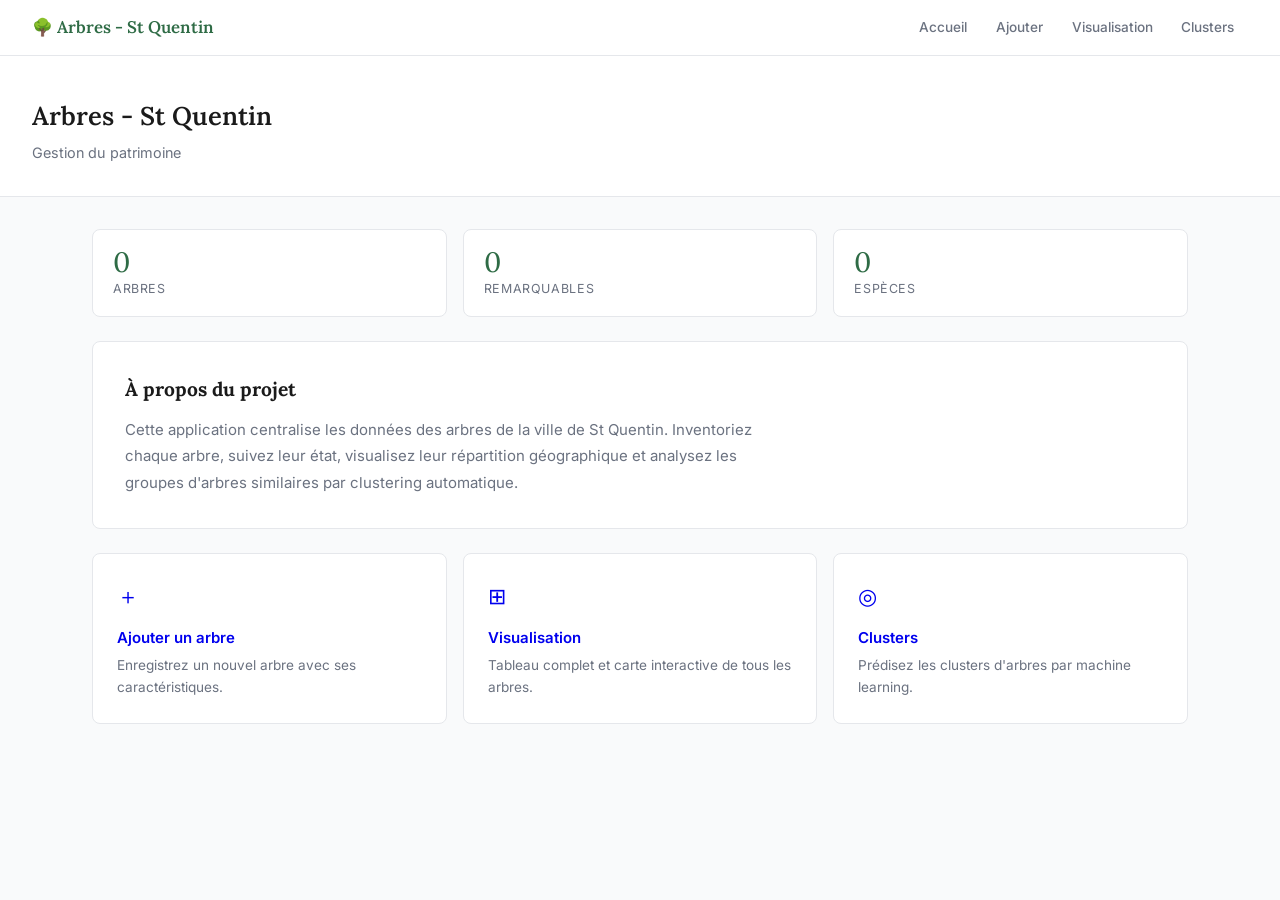
==== page_web/index.html @ 67322697 "PHP to JS" ====
<!DOCTYPE html>
<html lang="fr">
<head>
  <meta charset="UTF-8">
  <meta name="viewport" content="width=device-width, initial-scale=1.0">
  <title>Arbres - St Quentin</title>
  <link rel="stylesheet" href="assets/style.css">
  <script src="assets/js/api.js"></script>
  <script src="assets/js/index.js"></script>
</head>
<body>

<nav class="nav">
  <a href="index.html" class="nav-brand">
    <span class="leaf">🌳</span>
    <span>Arbres - St Quentin</span>
  </a>
  <ul class="nav-links">
    <li><a href="index.html" class="Accueil">Accueil</a></li>
    <li><a href="ajouter.html" class="Ajouter">Ajouter</a></li>
    <li><a href="visualisation.html" class="Visualisation">Visualisation</a></li>
    <li><a href="clusters.html" class="Clusters">Clusters</a></li>
  </ul>
</nav>

<div class="page-header">
  <h1>Arbres - St Quentin</h1>
  <p>Gestion du patrimoine</p> 
</div>

<div class="container">

  <!-- Stats -->
  <div class="stats-row">
    <div class="stat">
      <div class="val" id="arbres-count">0</div>
      <div class="lbl">Arbres</div>
    </div>
    <div class="stat">
      <div class="val" id="remarquables-count">0</div>
      <div class="lbl">Remarquables</div>
    </div>
    <div class="stat">
      <div class="val" id="especes-count">0</div>
      <div class="lbl">Espèces</div>
    </div>
  </div>

  <!-- Description -->
  <div class="card home-about-card">
    <h2 class="home-about-title">À propos du projet</h2>
    <p class="home-about-text">
      Cette application centralise les données des arbres de la ville de St Quentin.
      Inventoriez chaque arbre, suivez leur état, visualisez leur répartition géographique et analysez 
      les groupes d'arbres similaires par clustering automatique.
    </p>
  </div>

  <!-- Navigation cards -->
  <div class="home-nav-grid">

    <a href="ajouter.html" class="card home-nav-card">
      <div class="home-nav-icon">＋</div>
      <div class="home-nav-title">Ajouter un arbre</div>
      <div class="home-nav-desc">Enregistrez un nouvel arbre avec ses caractéristiques.</div>
    </a>

    <a href="visualisation.html" class="card home-nav-card">
      <div class="home-nav-icon">⊞</div>
      <div class="home-nav-title">Visualisation</div>
      <div class="home-nav-desc">Tableau complet et carte interactive de tous les arbres.</div>
    </a>

    <a href="clusters.html" class="card home-nav-card">
      <div class="home-nav-icon">◎</div>
      <div class="home-nav-title">Clusters</div>
      <div class="home-nav-desc">Prédisez les clusters d'arbres par machine learning.</div>
    </a>

  </div>

</div>


</body>
</html>
---- page_web/assets/style.css ----
@import url('https://fonts.googleapis.com/css2?family=Inter:wght@300;400;500;600&family=Lora:ital,wght@0,400;0,600;1,400&display=swap');

:root {
  --green:   #2e6b45;
  --green-lt:#e8f2ec;
  --text:    #1a1a1a;
  --muted:   #6b7280;
  --border:  #e5e7eb;
  --bg:      #f9fafb;
  --white:   #ffffff;
  --radius:  8px;
}

*, *::before, *::after {
  box-sizing: border-box;
  margin: 0;
  padding: 0;
}

html {
  scroll-behavior: smooth;
}

body {
  font-family: 'Inter', sans-serif;
  font-size: 15px;
  line-height: 1.6;
  color: var(--text);
  background: var(--bg);
}

/* ── NAV ── */
.nav {
  height: 56px;
  background: var(--white);
  border-bottom: 1px solid var(--border);
  display: flex;
  align-items: center;
  justify-content: space-between;
  padding: 0 2rem;
  position: sticky;
  top: 0;
  z-index: 100;
}

.nav-brand {
  font-family: 'Lora', serif;
  font-size: 1.05rem;
  color: var(--green);
  text-decoration: none;
  font-weight: 600;
}

.nav-links {
  display: flex;
  list-style: none;
  gap: .1rem;
}

.nav-links a {
  display: block;
  padding: .4rem .85rem;
  border-radius: 6px;
  font-size: .85rem;
  font-weight: 500;
  color: var(--muted);
  text-decoration: none;
  transition: background .15s, color .15s;
}

.nav-links a:hover {
  background: var(--bg);
  color: var(--text);
}

.nav-links a.active {
  background: var(--green-lt);
  color: var(--green);
}

/* ── PAGE HEADER ── */
.page-header {
  padding: 2.5rem 2rem 2rem;
  border-bottom: 1px solid var(--border);
  background: var(--white);
}

.page-header h1 {
  font-family: 'Lora', serif;
  font-size: 1.6rem;
  font-weight: 600;
  color: var(--text);
  margin-bottom: .25rem;
}

.page-header p {
  color: var(--muted);
  font-size: .9rem;
}

/* ── CONTAINER ── */
.container {
  max-width: 1160px;
  margin: 0 auto;
  padding: 2rem;
}

/* ── BUTTONS ── */
.btn {
  display: inline-flex;
  align-items: center;
  gap: .4rem;
  padding: .55rem 1.2rem;
  border-radius: var(--radius);
  font-family: 'Inter', sans-serif;
  font-size: .875rem;
  font-weight: 500;
  cursor: pointer;
  border: 1px solid transparent;
  text-decoration: none;
  transition: all .15s;
  white-space: nowrap;
}

.btn-primary {
  background: var(--green);
  color: #fff;
  border-color: var(--green);
}

.btn-primary:hover {
  background: #255939;
}

.btn-ghost {
  background: transparent;
  color: var(--muted);
  border-color: var(--border);
}

.btn-ghost:hover {
  background: var(--bg);
  color: var(--text);
}

.btn-sm {
  padding: .4rem .9rem;
  font-size: .8rem;
}

.btn-lg {
  padding: .75rem 1.6rem;
  font-size: .95rem;
}

.btn-xs {
  padding: .3rem .6rem;
  font-size: .75rem;
}

.btn-danger {
  background: #d32f2f;
  color: #fff;
  border-color: #d32f2f;
}

.btn-danger:hover {
  background: #c62828;
}

/* ── CARD ── */
.card {
  background: var(--white);
  border: 1px solid var(--border);
  border-radius: var(--radius);
}

/* ── STATS ── */
.stats-row {
  display: grid;
  grid-template-columns: repeat(auto-fit, minmax(140px, 1fr));
  gap: 1rem;
  margin-bottom: 1.5rem;
}

.stat {
  background: var(--white);
  border: 1px solid var(--border);
  border-radius: var(--radius);
  padding: 1.1rem 1.25rem;
}

.stat .val {
  font-family: 'Lora', serif;
  font-size: 1.75rem;
  color: var(--color, var(--green));
  line-height: 1;
  margin-bottom: .2rem;
}

.stat .lbl {
  font-size: .78rem;
  color: var(--muted);
  text-transform: uppercase;
  letter-spacing: .05em;
}

/* ── TABLE ── */
.table-wrap { overflow-x: auto; }

.table-bar {
  padding: 1rem 1.25rem;
  display: flex;
  align-items: center;
  justify-content: space-between;
  gap: 1rem;
  border-bottom: 1px solid var(--border);
  flex-wrap: wrap;
}

.table-bar h2 {
  font-size: .95rem;
  font-weight: 600;
}

table {
  width: 100%;
  border-collapse: collapse;
  font-size: .845rem;
}

th {
  padding: .65rem 1rem;
  text-align: left;
  font-size: .75rem;
  font-weight: 600;
  text-transform: uppercase;
  letter-spacing: .06em;
  color: var(--muted);
  border-bottom: 1px solid var(--border);
  white-space: nowrap;
  background: var(--bg);
}

td {
  padding: .7rem 1rem;
  border-bottom: 1px solid var(--border);
  color: var(--text);
  vertical-align: middle;
}

tbody tr:last-child td {
  border-bottom: none;
}

tbody tr:hover {
  background: var(--bg);
}

tbody tr.arbre-row {
  cursor: pointer;
  transition: background .1s;
}

tbody tr.arbre-row:hover {
  background: #e8f2ec;
}

/* ── BADGE ── */
.badge {
  display: inline-flex;
  align-items: center;
  gap: .25rem;
  padding: .2rem .55rem;
  border-radius: 20px;
  font-size: .75rem;
  font-weight: 500;
}
.badge-green {
  background: #d1fae5;
  color: #065f46;
}

.badge-gray {
  background: #f3f4f6;
  color: #6b7280;
}

.badge-yellow {
  background: #fef3c7;
  color: #92400e;
}

.badge-red {
  background: #fee2e2;
  color: #991b1b;
}

/* ── SEARCH ── */
.search {
  padding: .5rem .9rem;
  border: 1px solid var(--border);
  border-radius: var(--radius);
  font-family: 'Inter', sans-serif;
  font-size: .85rem;
  outline: none;
  background: var(--bg);
  transition: border-color .15s;
  width: 200px;
}
.search:focus {
  border-color: var(--green);
  background: var(--white);
}

/* ── FORM ── */
.form-wrap { max-width: 780px; margin: 0 auto; }

.form-section {
  font-size: .75rem;
  font-weight: 600;
  text-transform: uppercase;
  letter-spacing: .08em;
  color: var(--muted);
  padding: 1.5rem 1.5rem .75rem;
  border-top: 1px solid var(--border);
}

.form-section:first-child { border-top: none; padding-top: 1.5rem; }

.form-body { padding: 0 1.5rem 1.5rem; }

.form-grid {
  display: grid;
  grid-template-columns: 1fr 1fr;
  gap: 1rem;
}

.form-grid.g3 {
  grid-template-columns: 1fr 1fr 1fr;
}

.form-grid.g1 {
  grid-template-columns: 1fr;
}

.span2 {
  grid-column: span 2;
}

.field {
  display: flex;
  flex-direction: column;
  gap: .35rem;
}

label {
  font-size: .78rem;
  font-weight: 500;
  color: var(--muted);
}

input[type="text"],
input[type="number"],
select {
  font-family: 'Inter', sans-serif;
  font-size: .875rem;
  padding: .55rem .85rem;
  border: 1px solid var(--border);
  border-radius: var(--radius);
  background: var(--white);
  color: var(--text);
  outline: none;
  transition: border-color .15s;
  width: 100%;
}

input:focus,
select:focus {
  border-color: var(--green);
}

select {
  appearance: none;
  background-image: url("data:image/svg+xml,%3Csvg xmlns='http://www.w3.org/2000/svg' width='10' height='6' viewBox='0 0 10 6'%3E%3Cpath d='M1 1l4 4 4-4' stroke='%236b7280' stroke-width='1.5' fill='none' stroke-linecap='round'/%3E%3C/svg%3E");
  background-repeat: no-repeat;
  background-position: right .85rem center;
  padding-right: 2.25rem;
  cursor: pointer;
}

.checkbox-row {
  display: flex;
  align-items: center;
  gap: .55rem;
  padding: .55rem .85rem;
  border: 1px solid var(--border);
  border-radius: var(--radius);
  cursor: pointer;
  background: var(--white);
}
.checkbox-row input {
  width: 15px;
  height: 15px;
  accent-color: var(--green);
  cursor: pointer;
}

.checkbox-row span {
  font-size: .875rem;
  color: var(--text);
}

.form-footer {
  display: flex;
  justify-content: flex-end;
  gap: .75rem;
  padding: 1.25rem 1.5rem;
  border-top: 1px solid var(--border);
  background: var(--bg);
  border-radius: 0 0 var(--radius) var(--radius);
}

/* ── ALERT ── */
.alert {
  padding: .85rem 1.1rem;
  border-radius: var(--radius);
  font-size: .875rem;
  display: flex;
  align-items: center;
  gap: .6rem;
  margin-bottom: 1.25rem;
}
.alert-ok {
  background: #d1fae5;
  border: 1px solid #a7f3d0;
  color: #065f46;
}

.alert-err {
  background: #fee2e2;
  border: 1px solid #fca5a5;
  color: #991b1b;
}

/* ── MAP ── */
#map,
#map-clusters {
  border-radius: var(--radius);
  border: 1px solid var(--border);
}

/* ── TABS ── */
.tabs {
  display: flex;
  border-bottom: 1px solid var(--border);
  margin-bottom: 1.5rem;
}
.tab-btn {
  padding: .6rem 1.1rem;
  border: none;
  background: none;
  font-family: 'Inter', sans-serif;
  font-size: .875rem;
  font-weight: 500;
  color: var(--muted);
  cursor: pointer;
  border-bottom: 2px solid transparent;
  margin-bottom: -1px;
  transition: color .15s, border-color .15s;
}

.tab-btn.active {
  color: var(--green);
  border-bottom-color: var(--green);
}

.tab-panel {
  display: none;
}

.tab-panel.active {
  display: block;
}

/* ── CLUSTER LEGEND ── */
.legend {
  display: flex;
  flex-wrap: wrap;
  gap: .6rem;
  padding: .85rem 1.1rem;
  background: var(--white);
  border: 1px solid var(--border);
  border-radius: var(--radius);
  margin-bottom: 1rem;
  font-size: .835rem;
}
.legend-dot {
  width: 10px;
  height: 10px;
  border-radius: 50%;
  flex-shrink: 0;
  background: var(--bg, currentColor);
}

.legend-item {
  display: flex;
  align-items: center;
  gap: .35rem;
  color: var(--muted);
}

/* ── VISUALISATION PAGE ── */
.viz-table-actions {
  display: flex;
  gap: .6rem;
  align-items: center;
}

.viz-empty-cell {
  text-align: center;
  padding: 2rem;
  color: var(--muted);
}

.viz-empty-link {
  color: var(--green);
}

.viz-id-cell {
  color: var(--muted);
}

.viz-species-cell {
  font-style: italic;
}

.viz-coord-cell {
  font-variant-numeric: tabular-nums;
  font-size: .8rem;
}

.viz-row-count {
  padding: .65rem 1.25rem;
  font-size: .8rem;
  color: var(--muted);
  border-top: 1px solid var(--border);
}

.viz-map {
  height: 600px;
  margin-bottom: 1.5rem;
}

.viz-cta-row {
  margin-top: 1.5rem;
  display: flex;
  justify-content: flex-end;
}

.viz-map-dot {
  width: 10px;
  height: 10px;
  background: #2e6b45;
  border: 2px solid #fff;
  border-radius: 50%;
  box-shadow: 0 1px 3px rgba(0,0,0,.3);
}

.viz-tooltip-wrap {
  font-family: 'Inter', sans-serif;
  font-size: .82rem;
  min-width: 160px;
}

.viz-tooltip-title {
  font-weight: 600;
  margin-bottom: .4rem;
  font-style: italic;
}

.viz-tooltip-table {
  border-collapse: collapse;
}

.viz-tooltip-key {
  padding: .15rem .5rem .15rem 0;
  color: #6b7280;
  font-size: .78rem;
  white-space: nowrap;
}

/* ── HOME PAGE ── */
.home-about-card {
  padding: 2rem;
  margin-bottom: 1.5rem;
}

.home-about-title {
  font-family: 'Lora', serif;
  font-size: 1.2rem;
  margin-bottom: .75rem;
}

.home-about-text {
  color: var(--muted);
  max-width: 640px;
  line-height: 1.75;
}

.home-nav-grid {
  display: grid;
  grid-template-columns: repeat(auto-fit, minmax(220px, 1fr));
  gap: 1rem;
}

.home-nav-card {
  padding: 1.5rem;
  text-decoration: none;
  display: block;
  transition: border-color .15s;
}

.home-nav-icon {
  font-size: 1.4rem;
  margin-bottom: .75rem;
}

.home-nav-title {
  font-weight: 600;
  margin-bottom: .35rem;
}

.home-nav-desc {
  font-size: .85rem;
  color: var(--muted);
}

/* ── FOOTER ── */
footer {
  border-top: 1px solid var(--border);
  text-align: center;
  padding: 1.5rem;
  font-size: .8rem;
  color: var(--muted);
  margin-top: 3rem;
  background: var(--white);
}

.form-group {
  margin-bottom: 1rem;
}

.form-group label {
  display: block;
  margin-bottom: 0.4rem;
  font-weight: 600;
  font-size: 0.9rem;
}

.form-group input,
.form-group select {
  width: 100%;
  padding: 0.6rem;
  border: 1px solid var(--border);
  border-radius: 4px;
  font-size: 0.9rem;
}

.form-row {
  display: grid;
  grid-template-columns: 1fr 1fr 1fr;
  gap: 1rem;
}

.form-row .form-group {
  margin-bottom: 12px;
}

.form-group-full {
  grid-column: span 2;
}

.form-no-margin {
  margin-bottom: 0;
}

.form-group-sm {
  max-width: 280px;
  margin-bottom: 1rem;
}
.prediction-box {
  background: var(--surface);
  border-left: 4px solid var(--blue);
  padding: 1.5rem;
  border-radius: 4px;
}

.prediction-box h3 {
  margin-top: 0;
  margin-bottom: 0.8rem;
}

.result-item {
  display: flex;
  justify-content: space-between;
  margin-bottom: 0.6rem;
}

.result-label {
  color: var(--muted);
  font-weight: 500;
}

.result-value {
  font-weight: 600;
}

.result-success {
  color: #10b981;
  font-size: 1.1rem;
}

/* ── CLUSTERS PAGE ── */
.card-primary {
  margin-bottom: 2rem;
  padding: 16px;
}

.card-nested {
  margin-bottom: 1rem;
  padding: 16px;
}

.card-description {
  color: var(--muted);
  font-size: 0.9rem;
  margin-bottom: 1rem;
}

.card-description-lg {
  color: var(--muted);
  font-size: 0.9rem;
  margin-bottom: 1.5rem;
}

.section-title {
  margin-top: 0;
  margin-bottom: .75rem;
}

.divider-spaced {
  margin: 2rem 0;
  border: 0;
  height: 1px;
  background: var(--border);
}

.map-container {
  height: 500px;
  margin-bottom: 1.5rem;
}

.form-reset-margin {
  margin: 0;
}

.legend-label {
  font-size: .75rem;
  font-weight: 600;
  text-transform: uppercase;
  letter-spacing: .06em;
  margin-right: .25rem;
}

.table-id-cell {
  color: var(--muted);
}

.table-species-cell {
  font-style: italic;
}

.table-cluster-badge {
  display: inline-flex;
  align-items: center;
  gap: .3rem;
  padding: .18rem .55rem;
  border-radius: 20px;
  font-size: .75rem;
  font-weight: 600;
  background: color-mix(in srgb, var(--bg, #000) 10%, transparent);
  color: var(--txt, var(--text));
  border: 1px solid color-mix(in srgb, var(--bg, #000) 25%, transparent);
}

.table-badge-dot {
  width: 7px;
  height: 7px;
  border-radius: 50%;
  background: var(--dot-bg, currentColor);
}

.map-marker-icon {
  width: 12px;
  height: 12px;
  border: 2px solid white;
  border-radius: 50%;
  box-shadow: 0 1px 3px rgba(0,0,0,.3);
  background: var(--marker-bg, #2e6b45);
}

.map-tooltip {
  font-family: 'Inter', sans-serif;
  font-size: .82rem;
}

.map-tooltip-title {
  font-weight: 600;
  margin-bottom: .4rem;
  font-style: italic;
}

.map-tooltip-table {
  border-collapse: collapse;
}

.map-tooltip-cell {
  padding: .15rem .5rem .15rem 0;
  color: #6b7280;
  font-size: .78rem;
}

/* ── AJOUTER PAGE ── */
.alert-link {
  color: inherit;
  font-weight: 600;
  text-decoration: none;
}

.form-grid-margin {
  margin-bottom: 1rem;
}

.map-description {
  font-size: .8rem;
  color: var(--muted);
  margin-bottom: .6rem;
}

.map-picker {
  height: 300px;
}
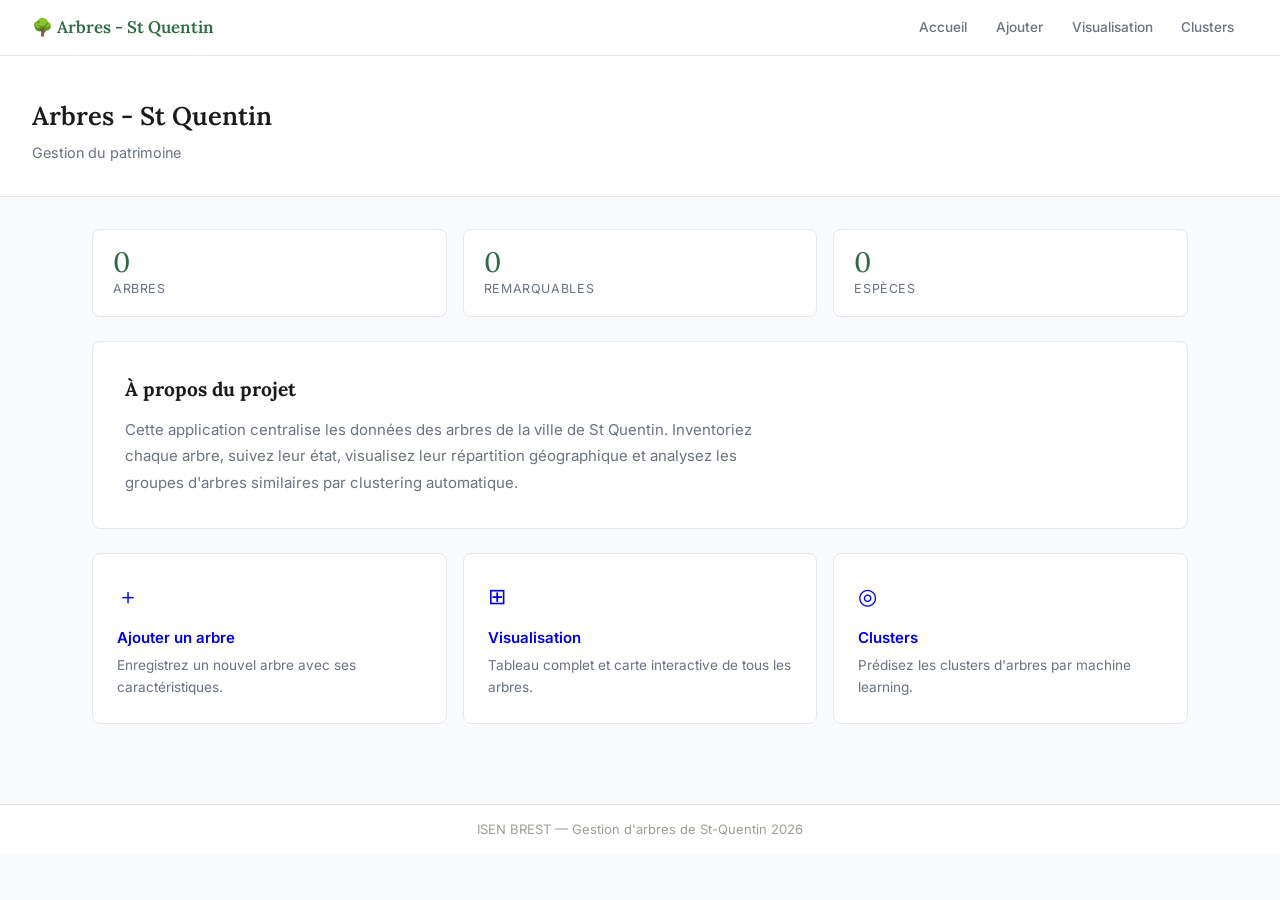
==== commit 5840fc2e: "add footer" ====
--- a/page_web/index.html
+++ b/page_web/index.html
@@ -81,6 +81,12 @@
 
 </div>
 
+<footer style="border-top: 0.5px solid #e2e0d8; padding: 14px 24px; text-align: center;">
+  <p style="font-size: 13px; color: #9e9d95; margin: 0;">
+    ISEN BREST — Gestion d'arbres de St-Quentin 2026
+  </p>
+</footer>
+
 
 </body>
 </html>
